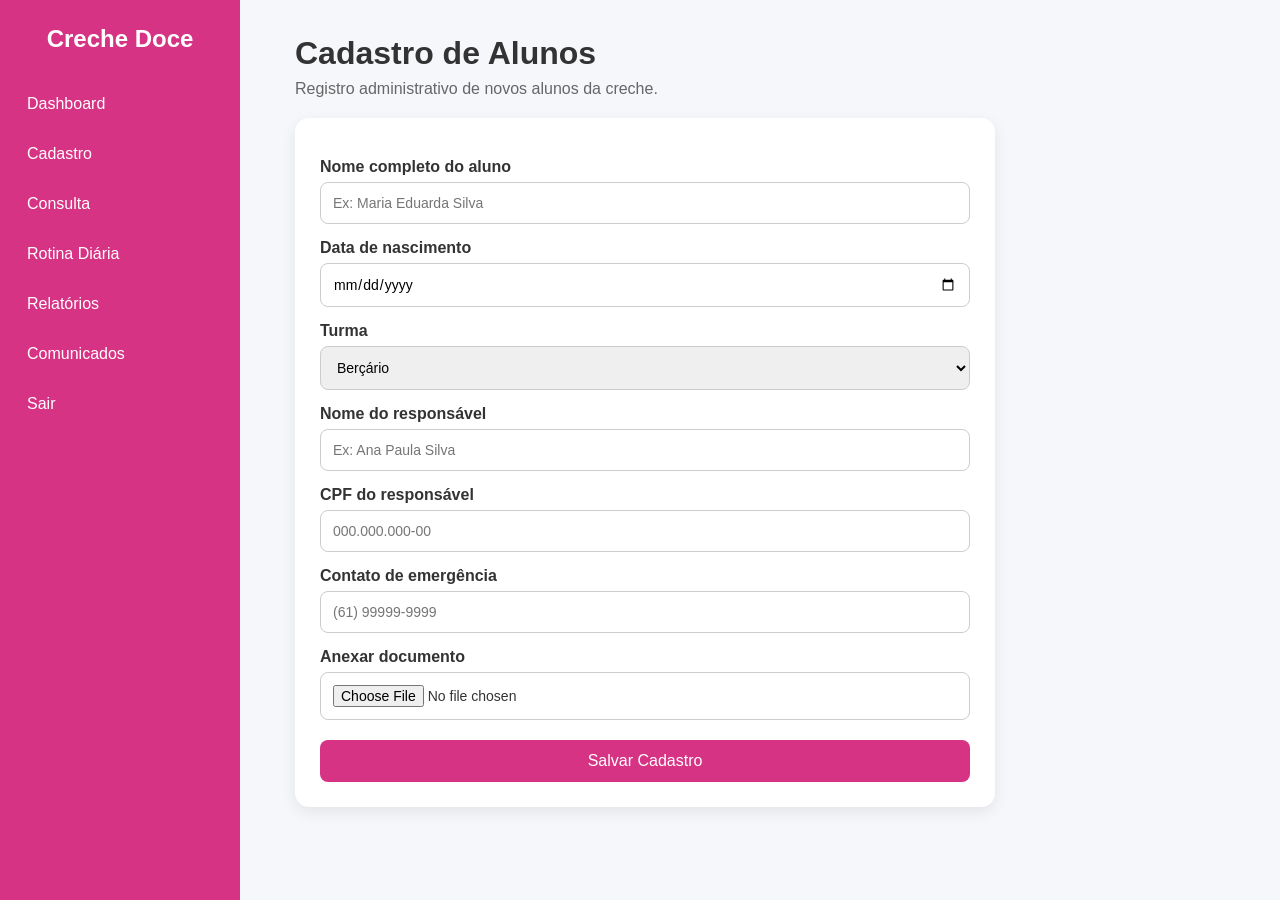
==== cadastro.html @ 946a5dda "Primeira versão do protótipo Creche Doce" ====
<!DOCTYPE html>
<html lang="pt-BR">
<head>
  <meta charset="UTF-8">
  <title>Cadastro de Alunos - Creche Doce</title>
  <link rel="stylesheet" href="css/style.css">
</head>
<body>

  <aside class="sidebar">
    <h2>Creche Doce</h2>
    <a href="dashboard.html">Dashboard</a>
    <a href="cadastro.html">Cadastro</a>
    <a href="consulta.html">Consulta</a>
    <a href="rotina.html">Rotina Diária</a>
    <a href="relatorio.html">Relatórios</a>
    <a href="comunicados.html">Comunicados</a>
    <a href="index.html">Sair</a>
  </aside>

  <main class="content">
    <h1>Cadastro de Alunos</h1>
    <p>Registro administrativo de novos alunos da creche.</p>

    <form class="form-box">
      <label>Nome completo do aluno</label>
      <input type="text" placeholder="Ex: Maria Eduarda Silva">

      <label>Data de nascimento</label>
      <input type="date">

      <label>Turma</label>
      <select>
        <option>Berçário</option>
        <option>Maternal I</option>
        <option>Maternal II</option>
        <option>Pré-escola</option>
      </select>

      <label>Nome do responsável</label>
      <input type="text" placeholder="Ex: Ana Paula Silva">

      <label>CPF do responsável</label>
      <input type="text" placeholder="000.000.000-00">

      <label>Contato de emergência</label>
      <input type="tel" placeholder="(61) 99999-9999">

      <label>Anexar documento</label>
      <input type="file">

      <button type="button">Salvar Cadastro</button>
    </form>
  </main>

</body>
</html>
---- css/style.css ----
* {
  margin: 0;
  padding: 0;
  box-sizing: border-box;
  font-family: Arial, Helvetica, sans-serif;
}

body {
  background-color: #f5f7fb;
  color: #333;
}

/* LOGIN */

.login-page {
  height: 100vh;
  display: flex;
  justify-content: center;
  align-items: center;
  background: linear-gradient(135deg, #f8cdda, #dbeafe);
}

.login-container {
  background-color: white;
  width: 380px;
  padding: 35px;
  border-radius: 16px;
  box-shadow: 0 10px 25px rgba(0,0,0,0.15);
  text-align: center;
}

.login-container h1 {
  color: #d63384;
  margin-bottom: 10px;
}

.login-container p {
  margin-bottom: 25px;
  color: #666;
}

.login-container form {
  text-align: left;
}

label {
  display: block;
  margin-top: 15px;
  margin-bottom: 6px;
  font-weight: bold;
}

input, select, textarea {
  width: 100%;
  padding: 12px;
  border: 1px solid #ccc;
  border-radius: 8px;
  outline: none;
  font-size: 14px;
}

textarea {
  min-height: 90px;
  resize: vertical;
}

button {
  margin-top: 20px;
  width: 100%;
  padding: 12px;
  border: none;
  border-radius: 8px;
  background-color: #d63384;
  color: white;
  font-size: 16px;
  cursor: pointer;
}

button:hover {
  background-color: #b82a70;
}

/* MENU */

.sidebar {
  width: 240px;
  height: 100vh;
  background-color: #d63384;
  color: white;
  position: fixed;
  left: 0;
  top: 0;
  padding: 25px 15px;
}

.sidebar h2 {
  text-align: center;
  margin-bottom: 30px;
}

.sidebar a {
  display: block;
  color: white;
  text-decoration: none;
  padding: 12px;
  margin-bottom: 8px;
  border-radius: 8px;
}

.sidebar a:hover {
  background-color: rgba(255,255,255,0.2);
}

/* CONTEÚDO */

.content {
  margin-left: 260px;
  padding: 35px;
}

.content h1 {
  color: #333;
  margin-bottom: 8px;
}

.content p {
  color: #666;
  margin-bottom: 20px;
}

/* CARDS */

.cards {
  display: grid;
  grid-template-columns: repeat(4, 1fr);
  gap: 20px;
  margin-top: 25px;
  margin-bottom: 30px;
}

.card {
  background-color: white;
  padding: 25px;
  border-radius: 14px;
  box-shadow: 0 5px 15px rgba(0,0,0,0.08);
}

.card h3 {
  font-size: 16px;
  color: #555;
  margin-bottom: 15px;
}

.card p {
  font-size: 32px;
  font-weight: bold;
  color: #d63384;
}

/* CAIXAS */

.box {
  background-color: white;
  padding: 25px;
  border-radius: 14px;
  box-shadow: 0 5px 15px rgba(0,0,0,0.08);
  margin-top: 25px;
}

.box h2 {
  margin-bottom: 15px;
  color: #d63384;
}

.box ul {
  margin-left: 20px;
}

.box li {
  margin-bottom: 10px;
}

/* FORMULÁRIOS */

.form-box {
  background-color: white;
  padding: 25px;
  border-radius: 14px;
  box-shadow: 0 5px 15px rgba(0,0,0,0.08);
  max-width: 700px;
}

.search-box {
  display: flex;
  gap: 10px;
  max-width: 700px;
}

.search-box input {
  flex: 1;
}

.search-box button {
  width: 150px;
  margin-top: 0;
}

/* RESPONSIVO */

@media (max-width: 900px) {
  .sidebar {
    position: relative;
    width: 100%;
    height: auto;
  }

  .content {
    margin-left: 0;
  }

  .cards {
    grid-template-columns: repeat(2, 1fr);
  }
}

@media (max-width: 600px) {
  .cards {
    grid-template-columns: 1fr;
  }

  .login-container {
    width: 90%;
  }

  .search-box {
    flex-direction: column;
  }

  .search-box button {
    width: 100%;
  }
}
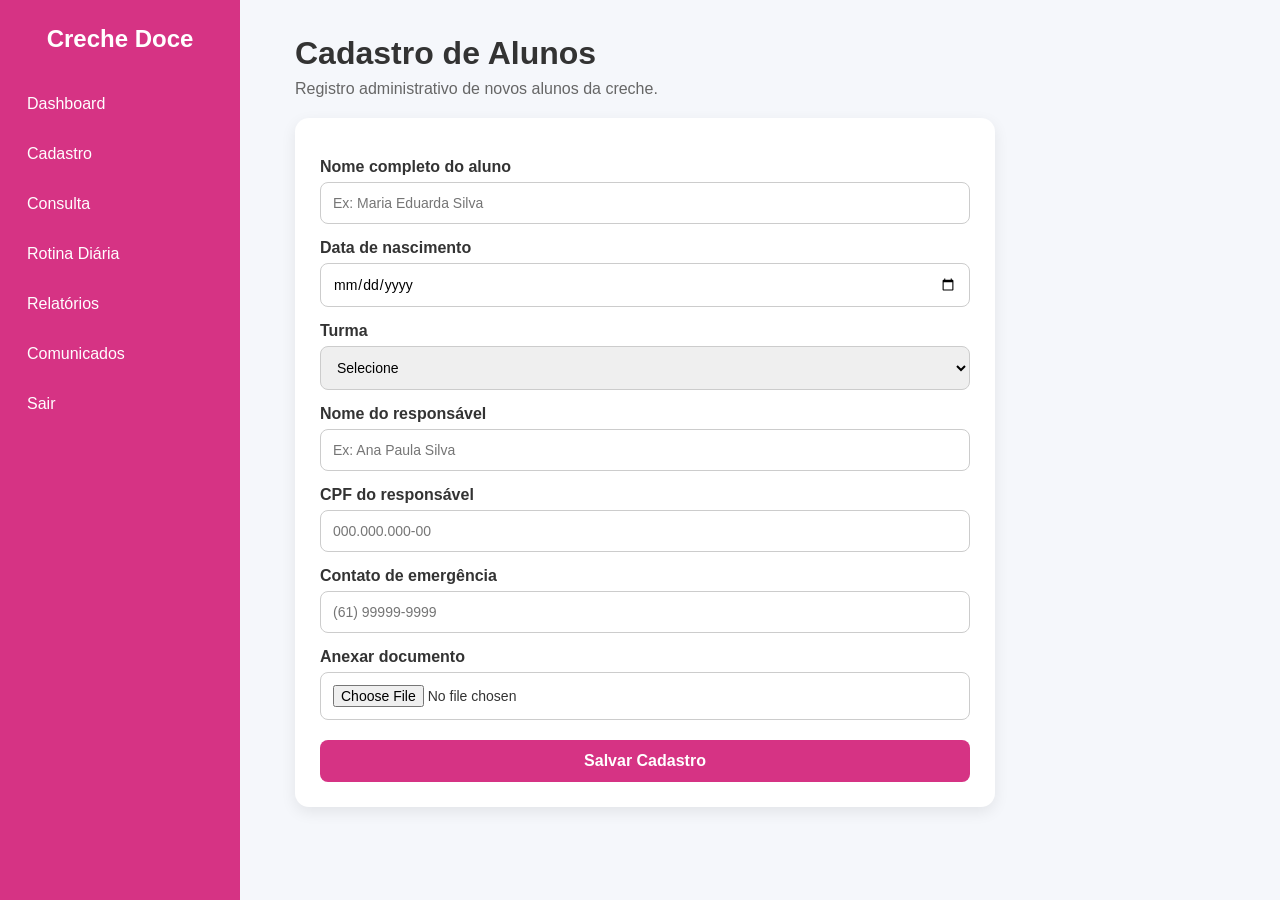
==== commit b671b3f4: "Atualizações" ====
--- a/cadastro.html
+++ b/cadastro.html
@@ -1,14 +1,21 @@
 <!DOCTYPE html>
 <html lang="pt-BR">
+
 <head>
   <meta charset="UTF-8">
+  <meta name="viewport" content="width=device-width, initial-scale=1.0">
+
   <title>Cadastro de Alunos - Creche Doce</title>
+
   <link rel="stylesheet" href="css/style.css">
 </head>
+
 <body>
 
   <aside class="sidebar">
+
     <h2>Creche Doce</h2>
+
     <a href="dashboard.html">Dashboard</a>
     <a href="cadastro.html">Cadastro</a>
     <a href="consulta.html">Consulta</a>
@@ -16,42 +23,86 @@
     <a href="relatorio.html">Relatórios</a>
     <a href="comunicados.html">Comunicados</a>
     <a href="index.html">Sair</a>
+
   </aside>
 
   <main class="content">
+
     <h1>Cadastro de Alunos</h1>
-    <p>Registro administrativo de novos alunos da creche.</p>
 
-    <form class="form-box">
+    <p>
+      Registro administrativo de novos alunos da creche.
+    </p>
+
+    <form class="form-box" id="cadastroForm">
+
       <label>Nome completo do aluno</label>
-      <input type="text" placeholder="Ex: Maria Eduarda Silva">
+      <input
+        type="text"
+        id="nomeAluno"
+        placeholder="Ex: Maria Eduarda Silva"
+        required
+      >
 
       <label>Data de nascimento</label>
-      <input type="date">
+      <input
+        type="date"
+        id="dataNascimento"
+        required
+      >
 
       <label>Turma</label>
-      <select>
+      <select id="turma" required>
+
+        <option value="">Selecione</option>
         <option>Berçário</option>
         <option>Maternal I</option>
         <option>Maternal II</option>
         <option>Pré-escola</option>
+
       </select>
 
       <label>Nome do responsável</label>
-      <input type="text" placeholder="Ex: Ana Paula Silva">
+      <input
+        type="text"
+        id="responsavel"
+        placeholder="Ex: Ana Paula Silva"
+        required
+      >
 
       <label>CPF do responsável</label>
-      <input type="text" placeholder="000.000.000-00">
+      <input
+        type="text"
+        id="cpf"
+        placeholder="000.000.000-00"
+        required
+      >
 
       <label>Contato de emergência</label>
-      <input type="tel" placeholder="(61) 99999-9999">
+      <input
+        type="tel"
+        id="contato"
+        placeholder="(61) 99999-9999"
+        required
+      >
 
       <label>Anexar documento</label>
-      <input type="file">
+      <input
+        type="file"
+        id="documento"
+        accept=".pdf,.jpg,.jpeg,.png"
+      >
 
-      <button type="button">Salvar Cadastro</button>
+      <button type="submit">
+        Salvar Cadastro
+      </button>
+
     </form>
+
   </main>
 
+  <script src="js/cadastro.js"></script>
+
 </body>
+
 </html>
--- a/css/style.css
+++ b/css/style.css
@@ -27,6 +27,7 @@
   border-radius: 16px;
   box-shadow: 0 10px 25px rgba(0,0,0,0.15);
   text-align: center;
+  animation: fadeIn 0.4s ease;
 }
 
 .login-container h1 {
@@ -42,6 +43,8 @@
 .login-container form {
   text-align: left;
 }
+
+/* FORMULÁRIOS */
 
 label {
   display: block;
@@ -50,13 +53,23 @@
   font-weight: bold;
 }
 
-input, select, textarea {
+input,
+select,
+textarea {
   width: 100%;
   padding: 12px;
   border: 1px solid #ccc;
   border-radius: 8px;
   outline: none;
   font-size: 14px;
+  transition: 0.3s;
+}
+
+input:focus,
+select:focus,
+textarea:focus {
+  border-color: #d63384;
+  box-shadow: 0 0 8px rgba(214, 51, 132, 0.3);
 }
 
 textarea {
@@ -74,10 +87,13 @@
   color: white;
   font-size: 16px;
   cursor: pointer;
+  transition: 0.3s;
+  font-weight: bold;
 }
 
 button:hover {
   background-color: #b82a70;
+  transform: translateY(-2px);
 }
 
 /* MENU */
@@ -105,10 +121,12 @@
   padding: 12px;
   margin-bottom: 8px;
   border-radius: 8px;
+  transition: 0.3s;
 }
 
 .sidebar a:hover {
   background-color: rgba(255,255,255,0.2);
+  padding-left: 18px;
 }
 
 /* CONTEÚDO */
@@ -143,6 +161,12 @@
   padding: 25px;
   border-radius: 14px;
   box-shadow: 0 5px 15px rgba(0,0,0,0.08);
+  transition: 0.3s;
+  animation: fadeIn 0.4s ease;
+}
+
+.card:hover {
+  transform: translateY(-5px);
 }
 
 .card h3 {
@@ -165,6 +189,7 @@
   border-radius: 14px;
   box-shadow: 0 5px 15px rgba(0,0,0,0.08);
   margin-top: 25px;
+  animation: fadeIn 0.4s ease;
 }
 
 .box h2 {
@@ -180,7 +205,7 @@
   margin-bottom: 10px;
 }
 
-/* FORMULÁRIOS */
+/* FORM BOX */
 
 .form-box {
   background-color: white;
@@ -188,7 +213,10 @@
   border-radius: 14px;
   box-shadow: 0 5px 15px rgba(0,0,0,0.08);
   max-width: 700px;
-}
+  animation: fadeIn 0.4s ease;
+}
+
+/* BUSCA */
 
 .search-box {
   display: flex;
@@ -205,9 +233,25 @@
   margin-top: 0;
 }
 
+/* USUÁRIO DASHBOARD */
+
+.usuario-box {
+  background-color: white;
+  padding: 15px;
+  border-radius: 12px;
+  margin-bottom: 20px;
+  box-shadow: 0 5px 15px rgba(0,0,0,0.08);
+  animation: fadeIn 0.4s ease;
+}
+
+.usuario-box p {
+  margin-bottom: 5px;
+}
+
 /* RESPONSIVO */
 
 @media (max-width: 900px) {
+
   .sidebar {
     position: relative;
     width: 100%;
@@ -221,9 +265,11 @@
   .cards {
     grid-template-columns: repeat(2, 1fr);
   }
+
 }
 
 @media (max-width: 600px) {
+
   .cards {
     grid-template-columns: 1fr;
   }
@@ -239,4 +285,21 @@
   .search-box button {
     width: 100%;
   }
+
+}
+
+/* ANIMAÇÕES */
+
+@keyframes fadeIn {
+
+  from {
+    opacity: 0;
+    transform: translateY(10px);
+  }
+
+  to {
+    opacity: 1;
+    transform: translateY(0);
+  }
+
 }
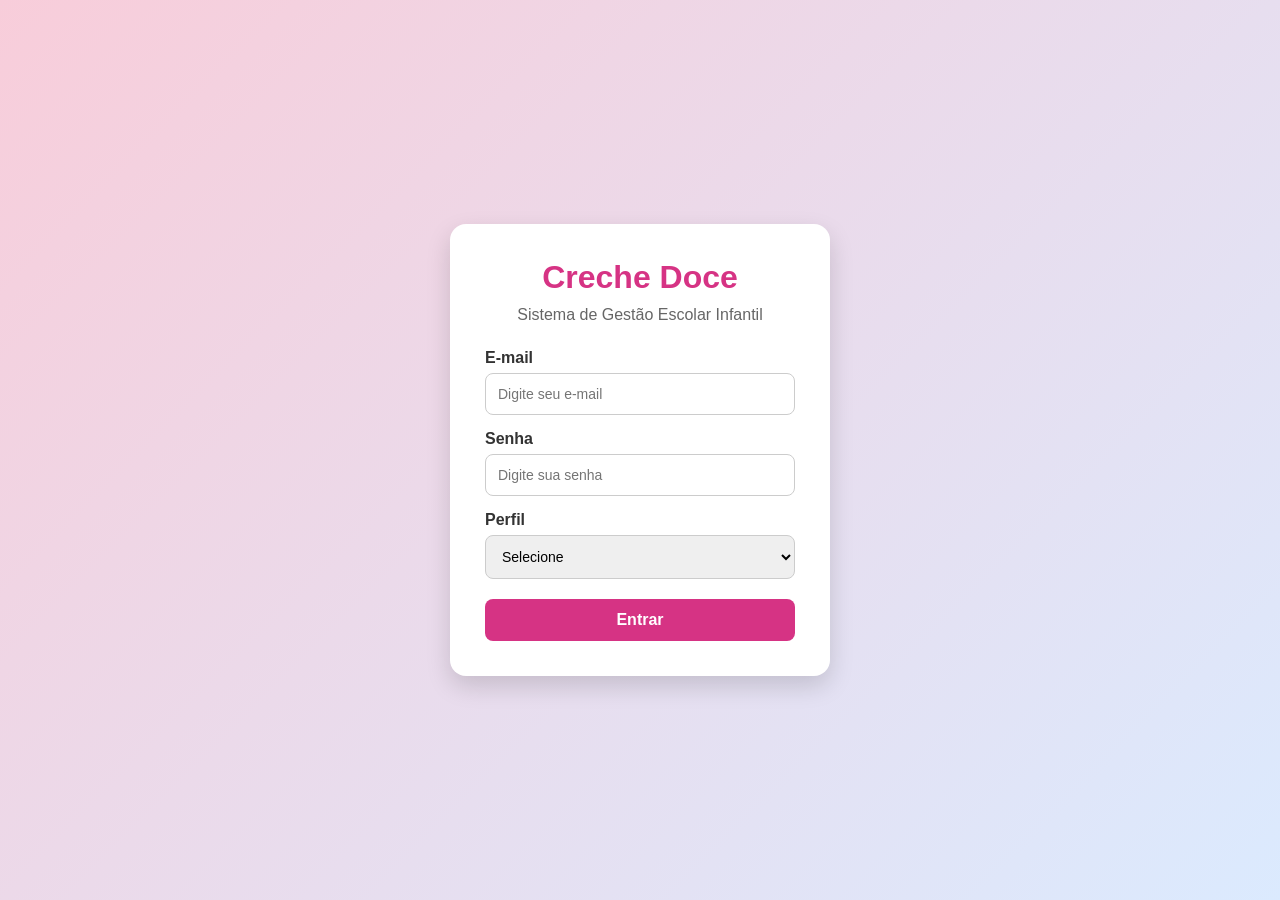
==== commit c758546f: "Adiciona histórico de relatórios e controle de acesso por perfil" ====
--- a/cadastro.html
+++ b/cadastro.html
@@ -102,6 +102,7 @@
   </main>
 
   <script src="js/cadastro.js"></script>
+  <script src="js/permissoes.js"></script>
 
 </body>
 
